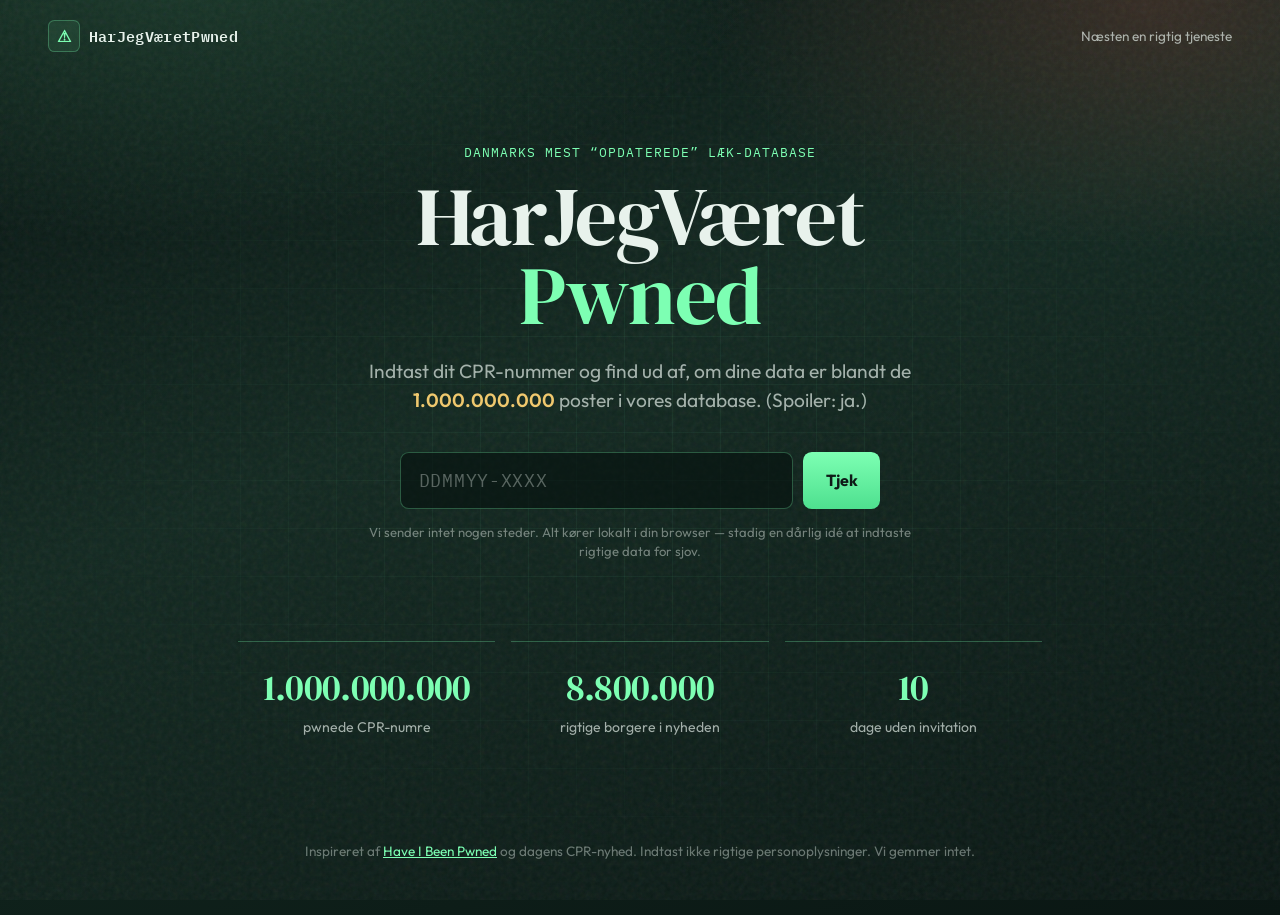
==== index.html @ d4ce3e5d "pwned" ====
<!DOCTYPE html>
<html lang="da">
<head>
  <meta charset="UTF-8" />
  <meta name="viewport" content="width=device-width, initial-scale=1" />
  <title>Har Jeg Været Pwned? — Tjek dit CPR-nummer</title>
  <meta name="description" content="Humoristisk CPR-tjek inspireret af Have I Been Pwned. Spoiler: ja, det har du." />
  <link rel="preconnect" href="https://fonts.googleapis.com" />
  <link rel="preconnect" href="https://fonts.gstatic.com" crossorigin />
  <link href="https://fonts.googleapis.com/css2?family=DM+Serif+Display:ital@0;1&family=IBM+Plex+Mono:wght@400;600&family=Outfit:wght@400;500;600;700&display=swap" rel="stylesheet" />
  <link rel="stylesheet" href="styles.css" />
</head>
<body>
  <div class="noise" aria-hidden="true"></div>
  <div class="grid-bg" aria-hidden="true"></div>

  <header class="top">
    <a class="logo" href="#">
      <span class="logo-mark" aria-hidden="true">⚠</span>
      <span class="logo-text">HarJegVæretPwned</span>
    </a>
    <p class="top-note">Næsten en rigtig tjeneste</p>
  </header>

  <main>
    <section class="hero">
      <p class="eyebrow">Danmarks mest “opdaterede” læk-database</p>
      <h1 class="brand">HarJegVæret<span>Pwned</span></h1>
      <p class="tagline">
        Indtast dit CPR-nummer og find ud af, om dine data er blandt de
        <strong>1.000.000.000</strong> poster i vores database.
        (Spoiler: ja.)
      </p>

      <form class="check-form" id="check-form" autocomplete="off">
        <label class="sr-only" for="cpr">CPR-nummer</label>
        <div class="input-row">
          <input
            id="cpr"
            name="cpr"
            type="text"
            inputmode="numeric"
            maxlength="11"
            placeholder="DDMMYY-XXXX"
            spellcheck="false"
          />
          <button type="submit">Tjek</button>
        </div>
        <p class="form-hint">Vi sender intet nogen steder. Alt kører lokalt i din browser — stadig en dårlig idé at indtaste rigtige data for sjov.</p>
      </form>
    </section>

    <section class="result" id="result" hidden>
      <div class="result-banner" id="result-banner">
        <p class="result-kicker" id="result-kicker">Åh nej — pwned!</p>
        <h2 id="result-title">Dit CPR er i databasen</h2>
        <p id="result-lead"></p>
      </div>

      <dl class="facts" id="facts"></dl>

      <article class="breach">
        <h3>Fundet i læk</h3>
        <div class="breach-card">
          <div>
            <p class="breach-name">CPR-systemet · Oktober 2026</p>
            <p class="breach-meta">~8,8 mio. borgere · navn, adresse, CPR</p>
          </div>
          <p class="breach-copy">
            Uvedkommende havde i ti dage adgang til CPR-oplysninger.
            Vores database har naturligvis “genereret” en milliard numre
            for at følge med — og dit er selvfølgelig med.
          </p>
          <a
            class="breach-link"
            href="https://nyheder.tv2.dk/live/samfund/2026-10-05-cpr-numre-kompromitteret"
            target="_blank"
            rel="noopener noreferrer"
          >
            Læs mere hos TV 2 →
          </a>
        </div>
      </article>

      <button type="button" class="again" id="again">Tjek et andet nummer</button>
    </section>

    <section class="stats" aria-label="Statistik">
      <div class="stat">
        <span class="stat-num" data-count="1000000000">0</span>
        <span class="stat-label">pwnede CPR-numre</span>
      </div>
      <div class="stat">
        <span class="stat-num" data-count="8800000">0</span>
        <span class="stat-label">rigtige borgere i nyheden</span>
      </div>
      <div class="stat">
        <span class="stat-num" data-count="10">0</span>
        <span class="stat-label">dage uden invitation</span>
      </div>
    </section>
  </main>

  <footer class="footer">
    <p>
      Inspireret af
      <a href="https://haveibeenpwned.com/" target="_blank" rel="noopener noreferrer">Have I Been Pwned</a>
      og dagens CPR-nyhed.
      Indtast ikke rigtige personoplysninger. Vi gemmer intet.
    </p>
  </footer>

  <script src="app.js"></script>
</body>
</html>
---- styles.css ----
:root {
  --ink: #0e1a17;
  --paper: #e8f2ec;
  --mint: #7dffb3;
  --mint-dim: #2a9b5c;
  --alert: #ff5c4d;
  --alert-deep: #c42316;
  --gold: #f0c86e;
  --panel: rgba(14, 26, 23, 0.72);
  --line: rgba(125, 255, 179, 0.28);
  --muted: rgba(232, 242, 236, 0.68);
  --shadow: 0 24px 60px rgba(0, 0, 0, 0.35);
  --font-display: "DM Serif Display", Georgia, serif;
  --font-body: "Outfit", sans-serif;
  --font-mono: "IBM Plex Mono", ui-monospace, monospace;
}

*,
*::before,
*::after {
  box-sizing: border-box;
}

html {
  scroll-behavior: smooth;
}

body {
  margin: 0;
  min-height: 100vh;
  color: var(--paper);
  font-family: var(--font-body);
  background:
    radial-gradient(1200px 600px at 10% -10%, rgba(125, 255, 179, 0.18), transparent 55%),
    radial-gradient(900px 500px at 90% 0%, rgba(255, 92, 77, 0.16), transparent 50%),
    linear-gradient(160deg, #071310 0%, #122820 42%, #0a1613 100%);
  overflow-x: hidden;
}

.noise {
  pointer-events: none;
  position: fixed;
  inset: 0;
  opacity: 0.07;
  z-index: 0;
  background-image: url("data:image/svg+xml,%3Csvg viewBox='0 0 200 200' xmlns='http://www.w3.org/2000/svg'%3E%3Cfilter id='n'%3E%3CfeTurbulence type='fractalNoise' baseFrequency='0.85' numOctaves='3' stitchTiles='stitch'/%3E%3C/filter%3E%3Crect width='100%25' height='100%25' filter='url(%23n)'/%3E%3C/svg%3E");
}

.grid-bg {
  pointer-events: none;
  position: fixed;
  inset: 0;
  z-index: 0;
  background-image:
    linear-gradient(rgba(125, 255, 179, 0.05) 1px, transparent 1px),
    linear-gradient(90deg, rgba(125, 255, 179, 0.05) 1px, transparent 1px);
  background-size: 48px 48px;
  mask-image: radial-gradient(ellipse at center, black 20%, transparent 75%);
}

.top,
main,
.footer {
  position: relative;
  z-index: 1;
}

.top {
  display: flex;
  align-items: center;
  justify-content: space-between;
  gap: 1rem;
  padding: 1.25rem clamp(1.25rem, 4vw, 3rem);
  animation: fade-down 0.7s ease both;
}

.logo {
  display: inline-flex;
  align-items: center;
  gap: 0.55rem;
  color: inherit;
  text-decoration: none;
  font-weight: 600;
  letter-spacing: 0.02em;
}

.logo-mark {
  display: grid;
  place-items: center;
  width: 2rem;
  height: 2rem;
  border: 1px solid var(--line);
  border-radius: 0.4rem;
  color: var(--mint);
  background: rgba(125, 255, 179, 0.08);
  animation: pulse-soft 2.4s ease-in-out infinite;
}

.logo-text {
  font-family: var(--font-mono);
  font-size: 0.95rem;
}

.top-note {
  margin: 0;
  color: var(--muted);
  font-size: 0.85rem;
}

.hero {
  max-width: 720px;
  margin: 0 auto;
  padding: clamp(2rem, 8vh, 5rem) clamp(1.25rem, 4vw, 3rem) 2rem;
  text-align: center;
  animation: fade-up 0.8s 0.1s ease both;
}

.eyebrow {
  margin: 0 0 1rem;
  color: var(--mint);
  font-family: var(--font-mono);
  font-size: 0.8rem;
  letter-spacing: 0.08em;
  text-transform: uppercase;
}

.brand {
  margin: 0;
  font-family: var(--font-display);
  font-size: clamp(2.8rem, 9vw, 5.2rem);
  font-weight: 400;
  line-height: 0.95;
  letter-spacing: -0.02em;
}

.brand span {
  display: inline-block;
  color: var(--mint);
  animation: wobble 4s ease-in-out infinite;
}

.tagline {
  margin: 1.35rem auto 0;
  max-width: 36rem;
  color: var(--muted);
  font-size: clamp(1.05rem, 2.4vw, 1.2rem);
  line-height: 1.55;
}

.tagline strong {
  color: var(--gold);
  font-weight: 600;
}

.check-form {
  margin-top: 2.25rem;
}

.input-row {
  display: flex;
  gap: 0.65rem;
  max-width: 480px;
  margin: 0 auto;
}

#cpr {
  flex: 1;
  min-width: 0;
  padding: 0.95rem 1.1rem;
  border: 1px solid var(--line);
  border-radius: 0.55rem;
  background: rgba(7, 19, 16, 0.65);
  color: var(--paper);
  font-family: var(--font-mono);
  font-size: 1.15rem;
  letter-spacing: 0.06em;
  outline: none;
  transition: border-color 0.2s, box-shadow 0.2s, transform 0.2s;
}

#cpr::placeholder {
  color: rgba(232, 242, 236, 0.35);
  letter-spacing: 0.04em;
}

#cpr:focus {
  border-color: var(--mint);
  box-shadow: 0 0 0 3px rgba(125, 255, 179, 0.18);
  transform: translateY(-1px);
}

button {
  font-family: var(--font-body);
  cursor: pointer;
}

.check-form button,
.again {
  border: 0;
  border-radius: 0.55rem;
  padding: 0.95rem 1.4rem;
  background: linear-gradient(180deg, var(--mint) 0%, #4ee08f 100%);
  color: var(--ink);
  font-weight: 700;
  font-size: 1rem;
  transition: transform 0.15s, filter 0.15s;
}

.check-form button:hover,
.again:hover {
  filter: brightness(1.05);
  transform: translateY(-1px);
}

.check-form button:active,
.again:active {
  transform: translateY(1px);
}

.form-hint {
  margin: 0.9rem auto 0;
  max-width: 34rem;
  color: rgba(232, 242, 236, 0.45);
  font-size: 0.82rem;
  line-height: 1.45;
}

.result {
  max-width: 720px;
  margin: 0 auto;
  padding: 0 clamp(1.25rem, 4vw, 3rem) 2rem;
  animation: pop-in 0.45s cubic-bezier(0.2, 0.9, 0.2, 1) both;
}

.result[hidden] {
  display: none;
}

.result-banner {
  padding: 1.5rem 1.35rem;
  border-radius: 0.75rem;
  border: 1px solid rgba(255, 92, 77, 0.45);
  background:
    linear-gradient(135deg, rgba(255, 92, 77, 0.22), rgba(14, 26, 23, 0.4)),
    var(--panel);
  box-shadow: var(--shadow);
  text-align: center;
}

.result-banner.is-invalid {
  border-color: rgba(240, 200, 110, 0.45);
  background:
    linear-gradient(135deg, rgba(240, 200, 110, 0.18), rgba(14, 26, 23, 0.4)),
    var(--panel);
}

.result-kicker {
  margin: 0;
  font-family: var(--font-mono);
  font-size: 0.8rem;
  letter-spacing: 0.08em;
  text-transform: uppercase;
  color: var(--alert);
}

.result-banner.is-invalid .result-kicker {
  color: var(--gold);
}

.result-banner h2 {
  margin: 0.45rem 0 0;
  font-family: var(--font-display);
  font-size: clamp(1.8rem, 5vw, 2.4rem);
  font-weight: 400;
}

.result-banner p:last-child {
  margin: 0.75rem auto 0;
  max-width: 36rem;
  color: var(--muted);
  line-height: 1.5;
}

.facts {
  display: grid;
  grid-template-columns: repeat(3, 1fr);
  gap: 0.75rem;
  margin: 1rem 0 0;
}

.facts > div {
  padding: 1rem;
  border: 1px solid var(--line);
  border-radius: 0.65rem;
  background: rgba(7, 19, 16, 0.55);
  text-align: center;
}

.facts dt {
  margin: 0;
  color: var(--muted);
  font-size: 0.78rem;
  text-transform: uppercase;
  letter-spacing: 0.06em;
}

.facts dd {
  margin: 0.4rem 0 0;
  font-family: var(--font-mono);
  font-size: 1.05rem;
  font-weight: 600;
  color: var(--mint);
}

.breach {
  margin-top: 1.25rem;
}

.breach h3 {
  margin: 0 0 0.65rem;
  font-size: 0.9rem;
  font-weight: 600;
  letter-spacing: 0.04em;
  text-transform: uppercase;
  color: var(--muted);
}

.breach-card {
  padding: 1.25rem;
  border-left: 3px solid var(--alert);
  background: rgba(7, 19, 16, 0.55);
  border-radius: 0 0.65rem 0.65rem 0;
}

.breach-name {
  margin: 0;
  font-weight: 700;
  font-size: 1.1rem;
}

.breach-meta {
  margin: 0.25rem 0 0;
  color: var(--gold);
  font-family: var(--font-mono);
  font-size: 0.85rem;
}

.breach-copy {
  margin: 0.85rem 0 0;
  color: var(--muted);
  line-height: 1.55;
}

.breach-link {
  display: inline-block;
  margin-top: 0.85rem;
  color: var(--mint);
  font-weight: 600;
  text-decoration: none;
}

.breach-link:hover {
  text-decoration: underline;
}

.again {
  display: block;
  margin: 1.5rem auto 0;
  background: transparent;
  color: var(--paper);
  border: 1px solid var(--line);
}

.again:hover {
  filter: none;
  border-color: var(--mint);
  color: var(--mint);
}

.stats {
  display: grid;
  grid-template-columns: repeat(3, 1fr);
  gap: 1rem;
  max-width: 900px;
  margin: 3rem auto 0;
  padding: 0 clamp(1.25rem, 4vw, 3rem) 3rem;
}

.stat {
  text-align: center;
  padding: 1.25rem 0.5rem;
  border-top: 1px solid var(--line);
}

.stat-num {
  display: block;
  font-family: var(--font-display);
  font-size: clamp(1.6rem, 4vw, 2.3rem);
  color: var(--mint);
  letter-spacing: -0.02em;
}

.stat-label {
  display: block;
  margin-top: 0.35rem;
  color: var(--muted);
  font-size: 0.88rem;
}

.footer {
  padding: 1.5rem clamp(1.25rem, 4vw, 3rem) 2.5rem;
  text-align: center;
  color: rgba(232, 242, 236, 0.42);
  font-size: 0.85rem;
  line-height: 1.5;
}

.footer a {
  color: var(--mint);
}

.sr-only {
  position: absolute;
  width: 1px;
  height: 1px;
  padding: 0;
  margin: -1px;
  overflow: hidden;
  clip: rect(0, 0, 0, 0);
  white-space: nowrap;
  border: 0;
}

@keyframes fade-up {
  from {
    opacity: 0;
    transform: translateY(18px);
  }
  to {
    opacity: 1;
    transform: translateY(0);
  }
}

@keyframes fade-down {
  from {
    opacity: 0;
    transform: translateY(-10px);
  }
  to {
    opacity: 1;
    transform: translateY(0);
  }
}

@keyframes pop-in {
  from {
    opacity: 0;
    transform: translateY(12px) scale(0.98);
  }
  to {
    opacity: 1;
    transform: translateY(0) scale(1);
  }
}

@keyframes pulse-soft {
  0%,
  100% {
    box-shadow: 0 0 0 0 rgba(125, 255, 179, 0.2);
  }
  50% {
    box-shadow: 0 0 0 8px rgba(125, 255, 179, 0);
  }
}

@keyframes wobble {
  0%,
  100% {
    transform: rotate(0deg);
  }
  40% {
    transform: rotate(-1.2deg);
  }
  70% {
    transform: rotate(1deg);
  }
}

@media (max-width: 640px) {
  .top {
    flex-direction: column;
    align-items: flex-start;
  }

  .input-row {
    flex-direction: column;
  }

  .facts,
  .stats {
    grid-template-columns: 1fr;
  }

  .stat {
    border-top: 0;
    border-left: 1px solid var(--line);
    text-align: left;
    padding-left: 1rem;
  }
}
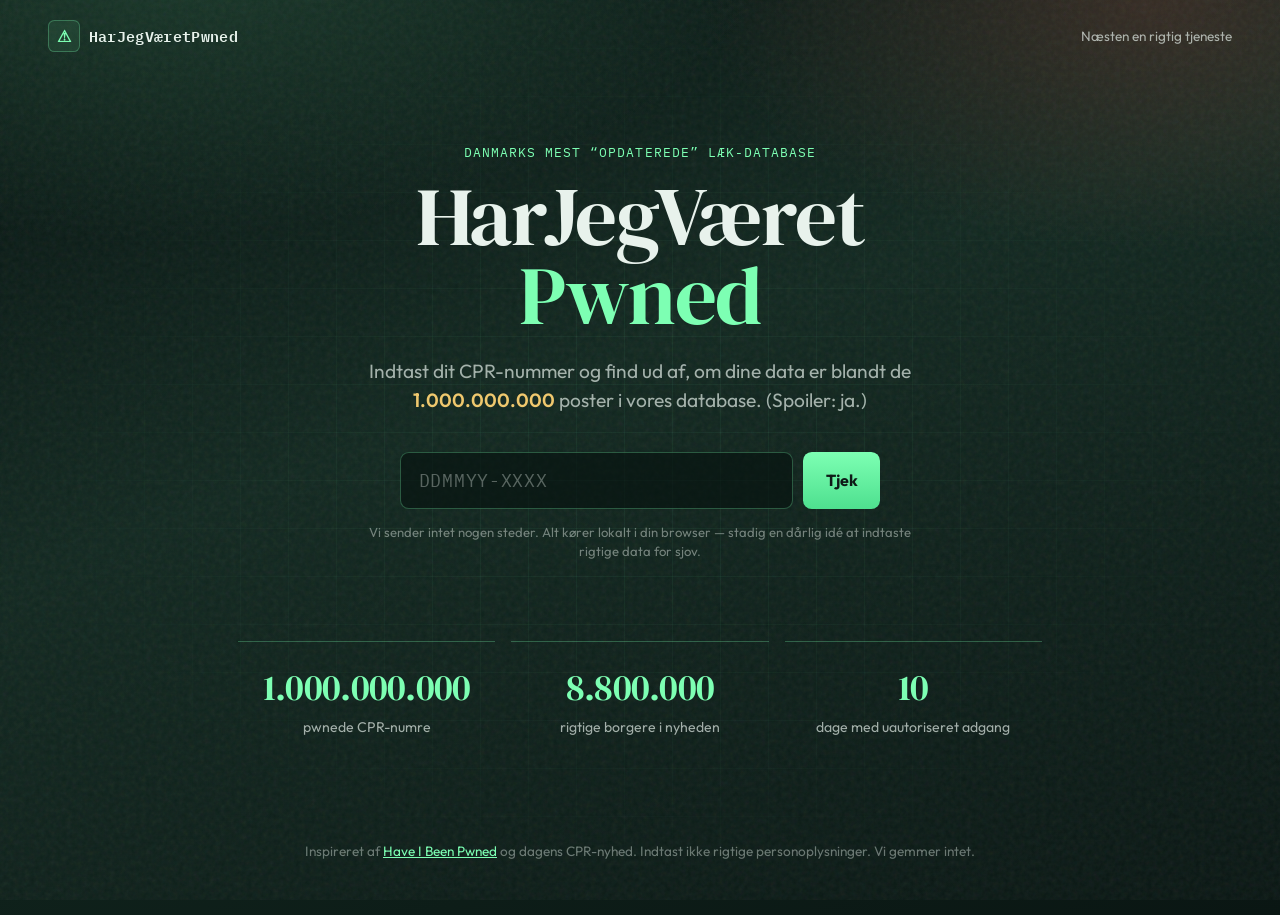
==== commit 389b1fea: "Uautoriseret" ====
--- a/index.html
+++ b/index.html
@@ -96,7 +96,7 @@
       </div>
       <div class="stat">
         <span class="stat-num" data-count="10">0</span>
-        <span class="stat-label">dage uden invitation</span>
+        <span class="stat-label">dage med uautoriseret adgang</span>
       </div>
     </section>
   </main>
